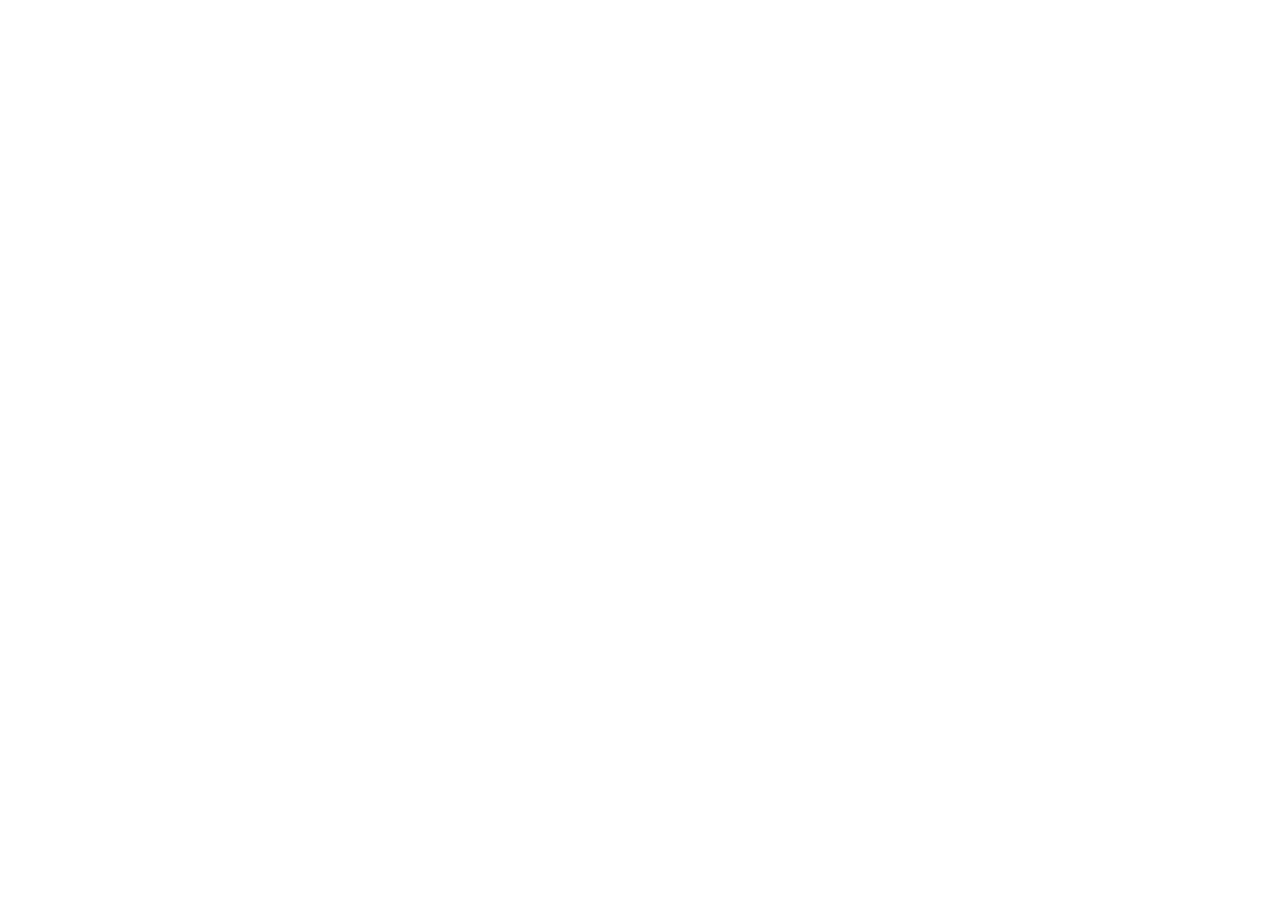
==== galeria.html @ 8bb62b4c "feat: top bar" ====
<!DOCTYPE html>
<html lang="es">
    <head>
        <meta charset="UTF-8">
        <meta name="viewport" content="width=device-width, initial-scale=1.0">
        <title>Galeria de imagenes</title>
    </head>
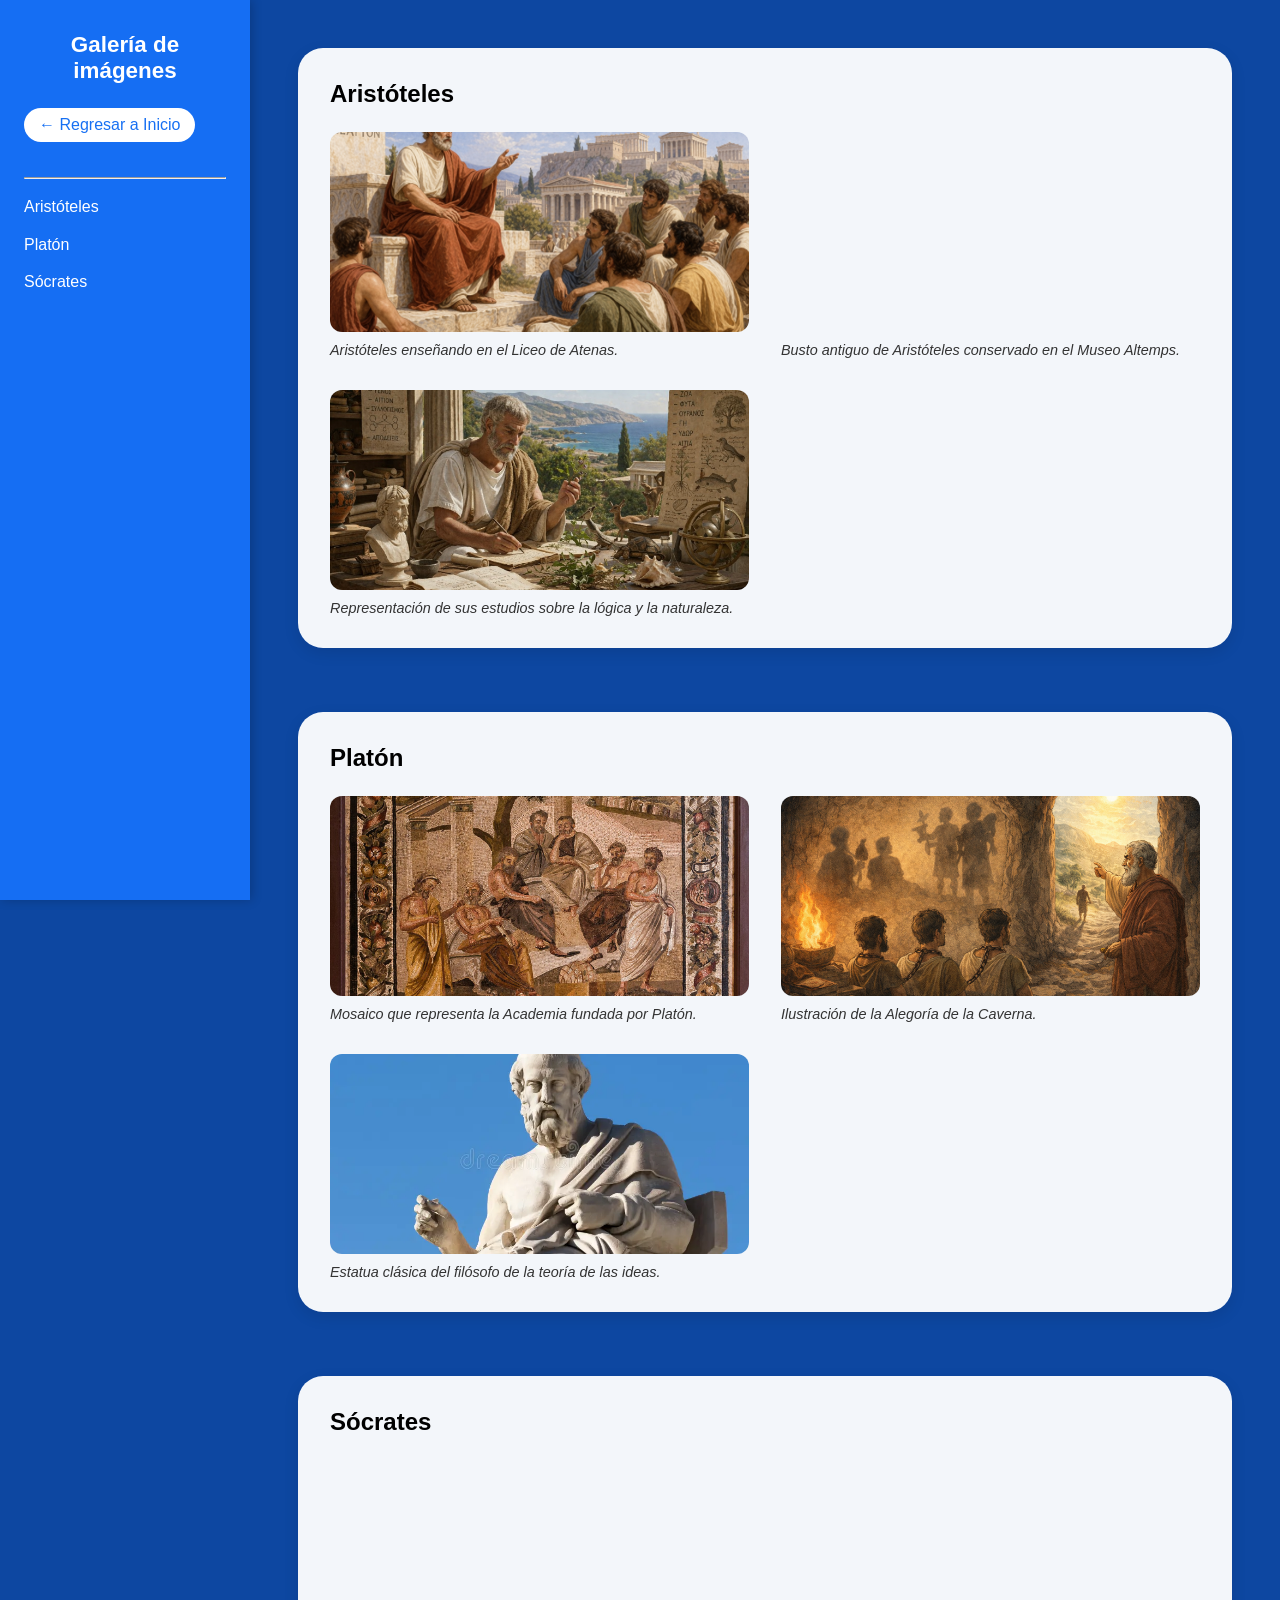
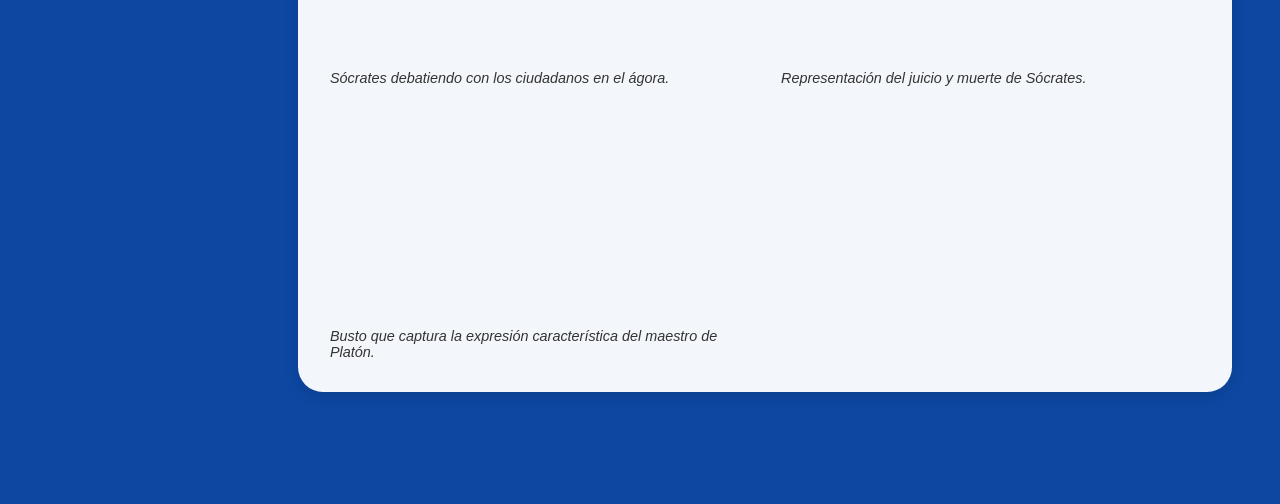
==== commit babd0c13: "feat: second page create" ====
--- a/galeria.html
+++ b/galeria.html
@@ -4,4 +4,83 @@
         <meta charset="UTF-8">
         <meta name="viewport" content="width=device-width, initial-scale=1.0">
         <title>Galeria de imagenes</title>
-    </head>+        <link rel="stylesheet" href="style.css">
+    </head>
+<body class="body-galeria">
+    <div class="contenedor-galeria-layout">
+        <!-- Menú Lateral -->
+        <aside class="sidebar">
+            <h2 class="titulo-galeria">Galería de imágenes</h2>
+            <nav class="menu-galeria">
+                <ul>
+                    <li><a href="presentacion.html" class="btn-regresar">← Regresar a Inicio</a></li>
+                    <hr>
+                    <li><a href="#aristoteles">Aristóteles</a></li>
+                    <li><a href="#platon">Platón</a></li>
+                    <li><a href="#socrates">Sócrates</a></li>
+                </ul>
+            </nav>
+        </aside>
+
+        <!-- Contenido de la Galería -->
+        <main class="contenido-galeria">
+            <!-- Sección Aristóteles -->
+            <section id="aristoteles" class="seccion-filosofo">
+                <h2>Aristóteles</h2>
+                <div class="grid-fotos">
+                    <figure>
+                        <div class="foto-item" style="background-image: url('aristoteles-enseñando.png');"></div>
+                        <figcaption>Aristóteles enseñando en el Liceo de Atenas.</figcaption>
+                    </figure>
+                    <figure>
+                        <div class="foto-item" style="background-image: url('https://www.lavanguardia.com/files/content_image_desktop_filter/files/fp/uploads/2025/03/26/67e4351b80a72.r_d.247-209.jpeg');"></div>
+                        <figcaption>Busto antiguo de Aristóteles conservado en el Museo Altemps.</figcaption>
+                    </figure>
+                    <figure>
+                        <div class="foto-item" style="background-image: url('aristoteles-logica.png');"></div>
+                        <figcaption>Representación de sus estudios sobre la lógica y la naturaleza.</figcaption>
+                    </figure>
+                </div>
+            </section>
+
+            <!-- Sección Platón -->
+            <section id="platon" class="seccion-filosofo">
+                <h2>Platón</h2>
+                <div class="grid-fotos">
+                    <figure>
+                        <div class="foto-item" style="background-image: url('platon-academia.jpg');"></div>
+                        <figcaption>Mosaico que representa la Academia fundada por Platón.</figcaption>
+                    </figure>
+                    <figure>
+                        <div class="foto-item" style="background-image: url('platon-caverna.png');"></div>
+                        <figcaption>Ilustración de la Alegoría de la Caverna.</figcaption>
+                    </figure>
+                    <figure>
+                        <div class="foto-item" style="background-image: url('platon-estatua.jpg');"></div>
+                        <figcaption>Estatua clásica del filósofo de la teoría de las ideas.</figcaption>
+                    </figure>
+                </div>
+            </section>
+
+            <!-- Sección Sócrates -->
+            <section id="socrates" class="seccion-filosofo">
+                <h2>Sócrates</h2>
+                <div class="grid-fotos">
+                    <figure>
+                        <div class="foto-item" style="background-image: url('https://via.placeholder.com/300x200');"></div>
+                        <figcaption>Sócrates debatiendo con los ciudadanos en el ágora.</figcaption>
+                    </figure>
+                    <figure>
+                        <div class="foto-item" style="background-image: url('https://via.placeholder.com/300x200');"></div>
+                        <figcaption>Representación del juicio y muerte de Sócrates.</figcaption>
+                    </figure>
+                    <figure>
+                        <div class="foto-item" style="background-image: url('https://via.placeholder.com/300x200');"></div>
+                        <figcaption>Busto que captura la expresión característica del maestro de Platón.</figcaption>
+                    </figure>
+                </div>
+            </section>
+        </main>
+    </div>
+</body>
+</html>
--- a/style.css
+++ b/style.css
@@ -0,0 +1,261 @@
+
+* {
+    margin: 0;
+    padding: 0;
+    box-sizing: border-box; 
+}
+
+
+body {
+    font-family: 'Segoe UI', Tahoma, Geneva, Verdana, sans-serif;
+    background-repeat: no-repeat;
+    background-size: cover;
+    background-position: center;
+    background-attachment: fixed;
+    min-height: 100vh;
+    margin: 0;
+}
+
+.body-presentacion {
+    background-image: url("https://thumbs.dreamstime.com/b/teatro-griego-antiguo-con-vistas-al-mar-mediterr%C3%A1neo-un-bien-conservado-sillas-de-piedra-y-ruinas-arcos-frente-impresionante-394868328.jpg");
+    background-color: #0ac4f2c4;
+    display: flex;
+    flex-direction: column;
+    justify-content: flex-start;
+    align-items: center;
+}
+
+.body-galeria {
+    background-image: url("https://images.unsplash.com/photo-1491841573634-28140fc7ced7?q=80&w=2070&auto=format&fit=crop");
+    background-color: #0d47a1;
+}
+
+.page-header {
+    width: 100%;
+    background-color: #166FF3FE;
+    color: white;
+    padding: 1rem 3rem;
+    display: flex;
+    justify-content: space-between; 
+    align-items: center;
+}
+.menu ul {
+    display: flex; 
+    list-style: none; 
+    margin: 0;
+    padding: 0;
+}
+
+.menu li {
+    margin-left: 30px; 
+}
+
+.menu a {
+    color: rgb(255, 255, 255);
+    text-decoration: none; 
+    font-weight: bold;
+    transition: color 0.3s; 
+}
+
+
+.menu a:hover {
+    color: #5b9ff3d7; 
+}
+.titulo {
+    margin-bottom: 20px;
+    text-align: center;
+    font-size: 40px;
+    color: #fffdfd;
+}
+
+.contenedor-principal {
+    display: flex;
+    justify-content: space-around; 
+    align-items: center;
+    width: 100%;
+    max-width: 1200px; 
+    padding: 20px;
+    gap: 20px; 
+}
+
+.tarjeta {
+    background-color: rgba(22, 111, 243, 0.995);
+    flex: 1; 
+    margin-top: 100px;
+    max-width: 350px;
+    padding: 2rem;
+    border-radius: 50px;
+    box-shadow: 0 10px 25px rgba(0,0,0,0.1);
+    text-align: center;
+    transition: transform 0.3s ease;
+}
+.tarjeta:hover { transform: translateY(-10px); }
+
+.foto-perfil {
+    width: 150px;
+    height: 150px;
+    background-color: #fdfdfdf4;
+    border-radius: 50%; 
+    background-position: center;
+    background-size:cover;
+    margin: 0 auto 1rem;
+}
+
+h1 {
+    color: #fbfbfb;
+    font-size: 1.5rem;
+    margin-bottom: 0.5rem;
+}
+
+.subtitulo {
+    color: #ffffff;
+    font-weight: bold;
+    text-transform: uppercase;
+    font-size: 0.8rem;
+    letter-spacing: 1px;
+}
+.description {
+    color: #fdf9f9
+}
+
+.tag:hover img {
+    display: block;
+}
+
+.btn-contacto {
+    margin-top: 2rem;
+    background-color: #145ae7d7;
+    color: white;
+    border: none;
+    padding: 10px 20px;
+    border-radius: 50px;
+    cursor: pointer;
+    width: 100%;
+}
+.btn-contacto:active { background-color: #5b9ff3d7; }
+
+.btn-favpage {
+    margin-top: 1rem;
+    background-color: #145ae7d7;
+    color: white;
+    border: none;
+    padding: 10px 30px;
+    border-radius: 50px;
+    cursor: pointer;
+    width: 100%;
+}
+
+.btn-favpage:active { background-color: #5b9ff3d7; }
+
+.page-footer {
+    width: 100%;
+    max-width: 1200px;
+    background-color: rgba(22, 111, 243, 0.995);
+    color: white;
+    padding: 20px;
+    margin-top: 100px;
+    border-radius: 25px;
+    text-align: center;
+    box-shadow: 0 -5px 15px rgba(0,0,0,0.1);
+}
+
+.page-footer p {
+    margin: 5px 0;
+    font-size: 0.9rem;
+}
+
+.page-footer a {
+    color: #ffffff;
+    font-weight: bold;
+    text-decoration: underline;
+}
+
+
+.contenedor-galeria-layout {
+    display: flex;
+    width: 100%;
+}
+
+.sidebar {
+    width: 250px;
+    height: 100vh;
+    background-color: #166FF3FE;
+    color: white;
+    padding: 2rem 1.5rem;
+    position: fixed;
+    left: 0;
+    top: 0;
+    box-shadow: 2px 0 10px rgba(0,0,0,0.2);
+}
+
+.titulo-galeria {
+    font-size: 1.4rem;
+    margin-bottom: 1.5rem;
+    text-align: center;
+}
+
+.menu-galeria ul {
+    list-style: none;
+    padding: 0;
+}
+
+.menu-galeria li {
+    margin: 1.2rem 0;
+}
+
+.menu-galeria a {
+    color: white;
+    text-decoration: none;
+    font-weight: 500;
+    transition: 0.3s;
+}
+
+.menu-galeria a:hover {
+    color: #ffd700;
+    padding-left: 5px;
+}
+
+.btn-regresar {
+    display: inline-block;
+    background-color: white;
+    color: #166FF3FE !important;
+    padding: 8px 15px;
+    border-radius: 20px;
+    margin-bottom: 1rem;
+}
+
+.contenido-galeria {
+    margin-left: 250px; /* Espacio para no quedar debajo del sidebar */
+    padding: 3rem;
+    width: 100%;
+}
+
+.seccion-filosofo {
+    background-color: rgba(255, 255, 255, 0.95);
+    padding: 2rem;
+    border-radius: 25px;
+    margin-bottom: 4rem;
+    box-shadow: 0 5px 15px rgba(0,0,0,0.1);
+}
+
+.grid-fotos {
+    display: grid;
+    grid-template-columns: repeat(auto-fit, minmax(280px, 1fr));
+    gap: 2rem;
+    margin-top: 1.5rem;
+}
+
+.foto-item {
+    width: 100%;
+    height: 200px;
+    background-size: cover;
+    background-position: center;
+    border-radius: 12px;
+    margin-bottom: 10px;
+}
+
+figcaption {
+    font-size: 0.9rem;
+    color: #333;
+    font-style: italic;
+}
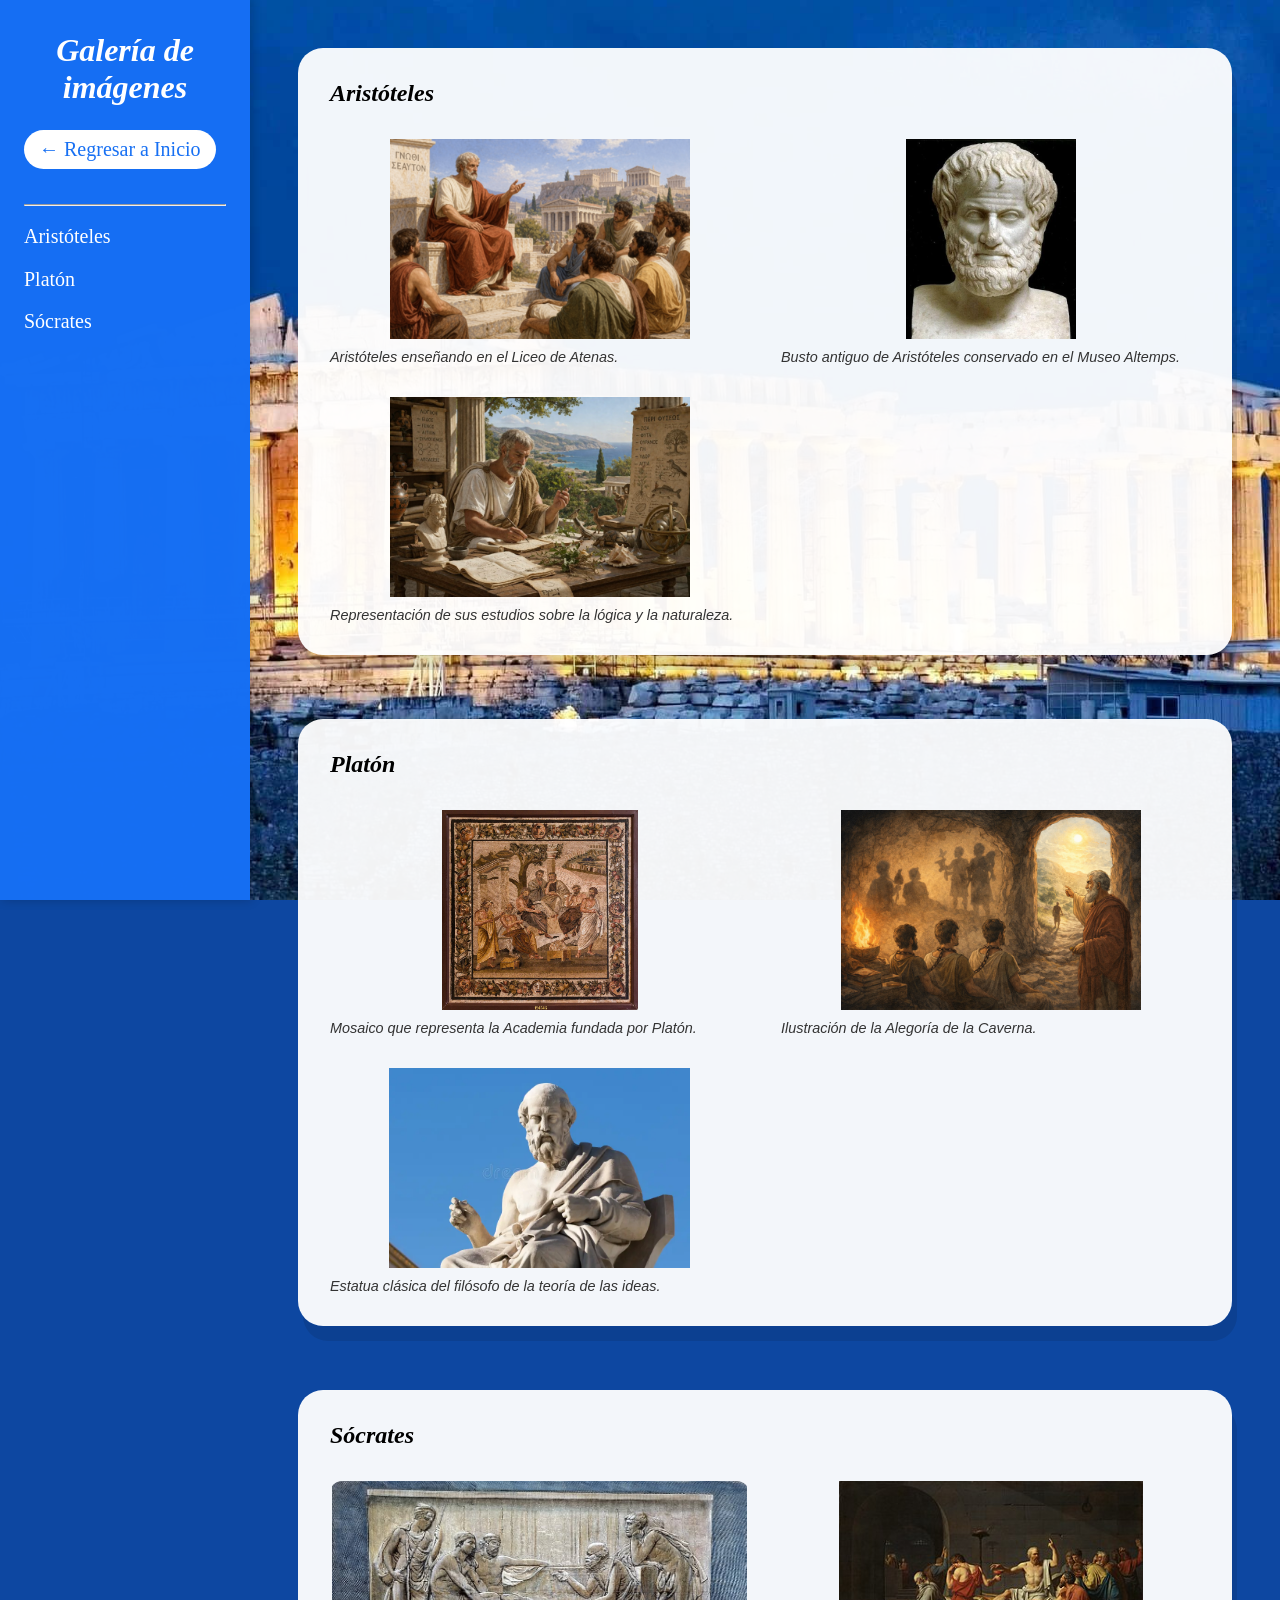
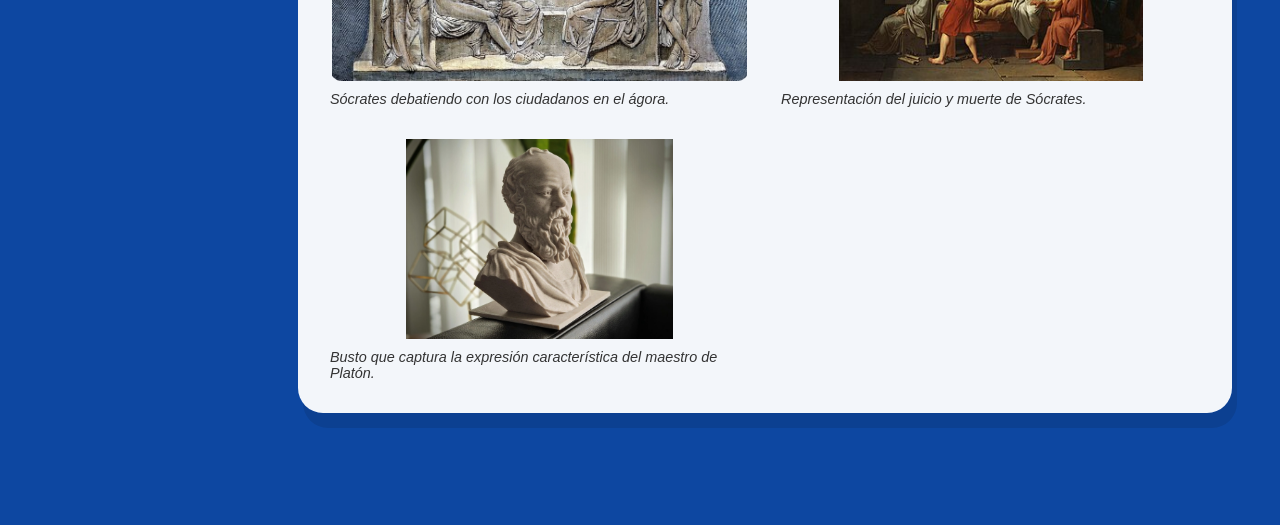
==== commit 8373f4e7: "galery done and minor fixed in both archives" ====
--- a/galeria.html
+++ b/galeria.html
@@ -33,7 +33,7 @@
                         <figcaption>Aristóteles enseñando en el Liceo de Atenas.</figcaption>
                     </figure>
                     <figure>
-                        <div class="foto-item" style="background-image: url('https://www.lavanguardia.com/files/content_image_desktop_filter/files/fp/uploads/2025/03/26/67e4351b80a72.r_d.247-209.jpeg');"></div>
+                        <div class="foto-item" style="background-image: url('aristoteles-busto.jpg');"></div>
                         <figcaption>Busto antiguo de Aristóteles conservado en el Museo Altemps.</figcaption>
                     </figure>
                     <figure>
@@ -67,15 +67,15 @@
                 <h2>Sócrates</h2>
                 <div class="grid-fotos">
                     <figure>
-                        <div class="foto-item" style="background-image: url('https://via.placeholder.com/300x200');"></div>
+                        <div class="foto-item" style="background-image: url('socrates-agora.jpg');"></div>
                         <figcaption>Sócrates debatiendo con los ciudadanos en el ágora.</figcaption>
                     </figure>
                     <figure>
-                        <div class="foto-item" style="background-image: url('https://via.placeholder.com/300x200');"></div>
+                        <div class="foto-item" style="background-image: url('socrates-juicio.jpg');"></div>
                         <figcaption>Representación del juicio y muerte de Sócrates.</figcaption>
                     </figure>
                     <figure>
-                        <div class="foto-item" style="background-image: url('https://via.placeholder.com/300x200');"></div>
+                        <div class="foto-item" style="background-image: url('socrates-busto.jpg');"></div>
                         <figcaption>Busto que captura la expresión característica del maestro de Platón.</figcaption>
                     </figure>
                 </div>
--- a/style.css
+++ b/style.css
@@ -13,7 +13,6 @@
     background-position: center;
     background-attachment: fixed;
     min-height: 100vh;
-    margin: 0;
 }
 
 .body-presentacion {
@@ -26,7 +25,7 @@
 }
 
 .body-galeria {
-    background-image: url("https://images.unsplash.com/photo-1491841573634-28140fc7ced7?q=80&w=2070&auto=format&fit=crop");
+    background-image: url("fondo-galeria.jpg");
     background-color: #0d47a1;
 }
 
@@ -38,6 +37,9 @@
     display: flex;
     justify-content: space-between; 
     align-items: center;
+    font-style: italic;
+    font-family: 'Times New Roman', Times, serif;
+
 }
 .menu ul {
     display: flex; 
@@ -48,13 +50,14 @@
 
 .menu li {
     margin-left: 30px; 
+    font-size: 20px;
 }
 
 .menu a {
     color: rgb(255, 255, 255);
     text-decoration: none; 
     font-weight: bold;
-    transition: color 0.3s; 
+    transition: color 0.5s; 
 }
 
 
@@ -66,6 +69,7 @@
     text-align: center;
     font-size: 40px;
     color: #fffdfd;
+    font-style: italic
 }
 
 .contenedor-principal {
@@ -83,13 +87,15 @@
     flex: 1; 
     margin-top: 100px;
     max-width: 350px;
-    padding: 2rem;
+    padding: 2em;
     border-radius: 50px;
-    box-shadow: 0 10px 25px rgba(0,0,0,0.1);
+    box-shadow: 10px 25px rgba(0,0,0,0.1);
     text-align: center;
     transition: transform 0.3s ease;
-}
-.tarjeta:hover { transform: translateY(-10px); }
+    font-style: italic;
+    font-family: 'Times New Roman', Times, serif
+}
+.tarjeta:hover { transform: translateY(-5px); }
 
 .foto-perfil {
     width: 150px;
@@ -112,15 +118,14 @@
     font-weight: bold;
     text-transform: uppercase;
     font-size: 0.8rem;
+    margin-bottom: 0.5rem;
     letter-spacing: 1px;
 }
+
 .description {
     color: #fdf9f9
 }
 
-.tag:hover img {
-    display: block;
-}
 
 .btn-contacto {
     margin-top: 2rem;
@@ -131,6 +136,8 @@
     border-radius: 50px;
     cursor: pointer;
     width: 100%;
+    font-style: italic;
+    font-family: 'Times New Roman', Times, serif
 }
 .btn-contacto:active { background-color: #5b9ff3d7; }
 
@@ -139,13 +146,28 @@
     background-color: #145ae7d7;
     color: white;
     border: none;
-    padding: 10px 30px;
+    padding: 10px 20px;
     border-radius: 50px;
     cursor: pointer;
     width: 100%;
+    font-style: italic;
+    font-family: 'Times New Roman', Times, serif
 }
 
 .btn-favpage:active { background-color: #5b9ff3d7; }
+
+h3 {
+    color: #fbfbfb;
+    font-size: 1rem;
+    margin-top: 1rem;
+    margin-bottom: 0.5rem
+}
+audio {
+    width: 100%;
+    max-width: 400px;
+    margin-top: 1rem;
+    border-radius: 25px;
+}
 
 .page-footer {
     width: 100%;
@@ -162,14 +184,10 @@
 .page-footer p {
     margin: 5px 0;
     font-size: 0.9rem;
-}
-
-.page-footer a {
-    color: #ffffff;
-    font-weight: bold;
-    text-decoration: underline;
-}
-
+    font-style: italic;
+    font-family: 'Times New Roman', Times, serif;
+
+}
 
 .contenedor-galeria-layout {
     display: flex;
@@ -189,14 +207,18 @@
 }
 
 .titulo-galeria {
-    font-size: 1.4rem;
+    font-size: 2rem;
     margin-bottom: 1.5rem;
     text-align: center;
+    font-style: italic;
+    font-family: 'Times New Roman', Times, serif;
 }
 
 .menu-galeria ul {
     list-style: none;
     padding: 0;
+    font-family: 'Times New Roman', Times, serif;
+    font-size: 20px
 }
 
 .menu-galeria li {
@@ -225,7 +247,7 @@
 }
 
 .contenido-galeria {
-    margin-left: 250px; /* Espacio para no quedar debajo del sidebar */
+    margin-left: 250px; 
     padding: 3rem;
     width: 100%;
 }
@@ -235,21 +257,25 @@
     padding: 2rem;
     border-radius: 25px;
     margin-bottom: 4rem;
-    box-shadow: 0 5px 15px rgba(0,0,0,0.1);
-}
-
+    box-shadow: 5px 15px rgba(0,0,0,0.1);
+}
+h2 {
+    font-style: italic;
+    font-family: 'Times New Roman', Times, serif;
+}
 .grid-fotos {
     display: grid;
     grid-template-columns: repeat(auto-fit, minmax(280px, 1fr));
     gap: 2rem;
-    margin-top: 1.5rem;
+    margin-top: 2rem;
 }
 
 .foto-item {
     width: 100%;
     height: 200px;
-    background-size: cover;
+    background-size: contain;
     background-position: center;
+    background-repeat: no-repeat;
     border-radius: 12px;
     margin-bottom: 10px;
 }
